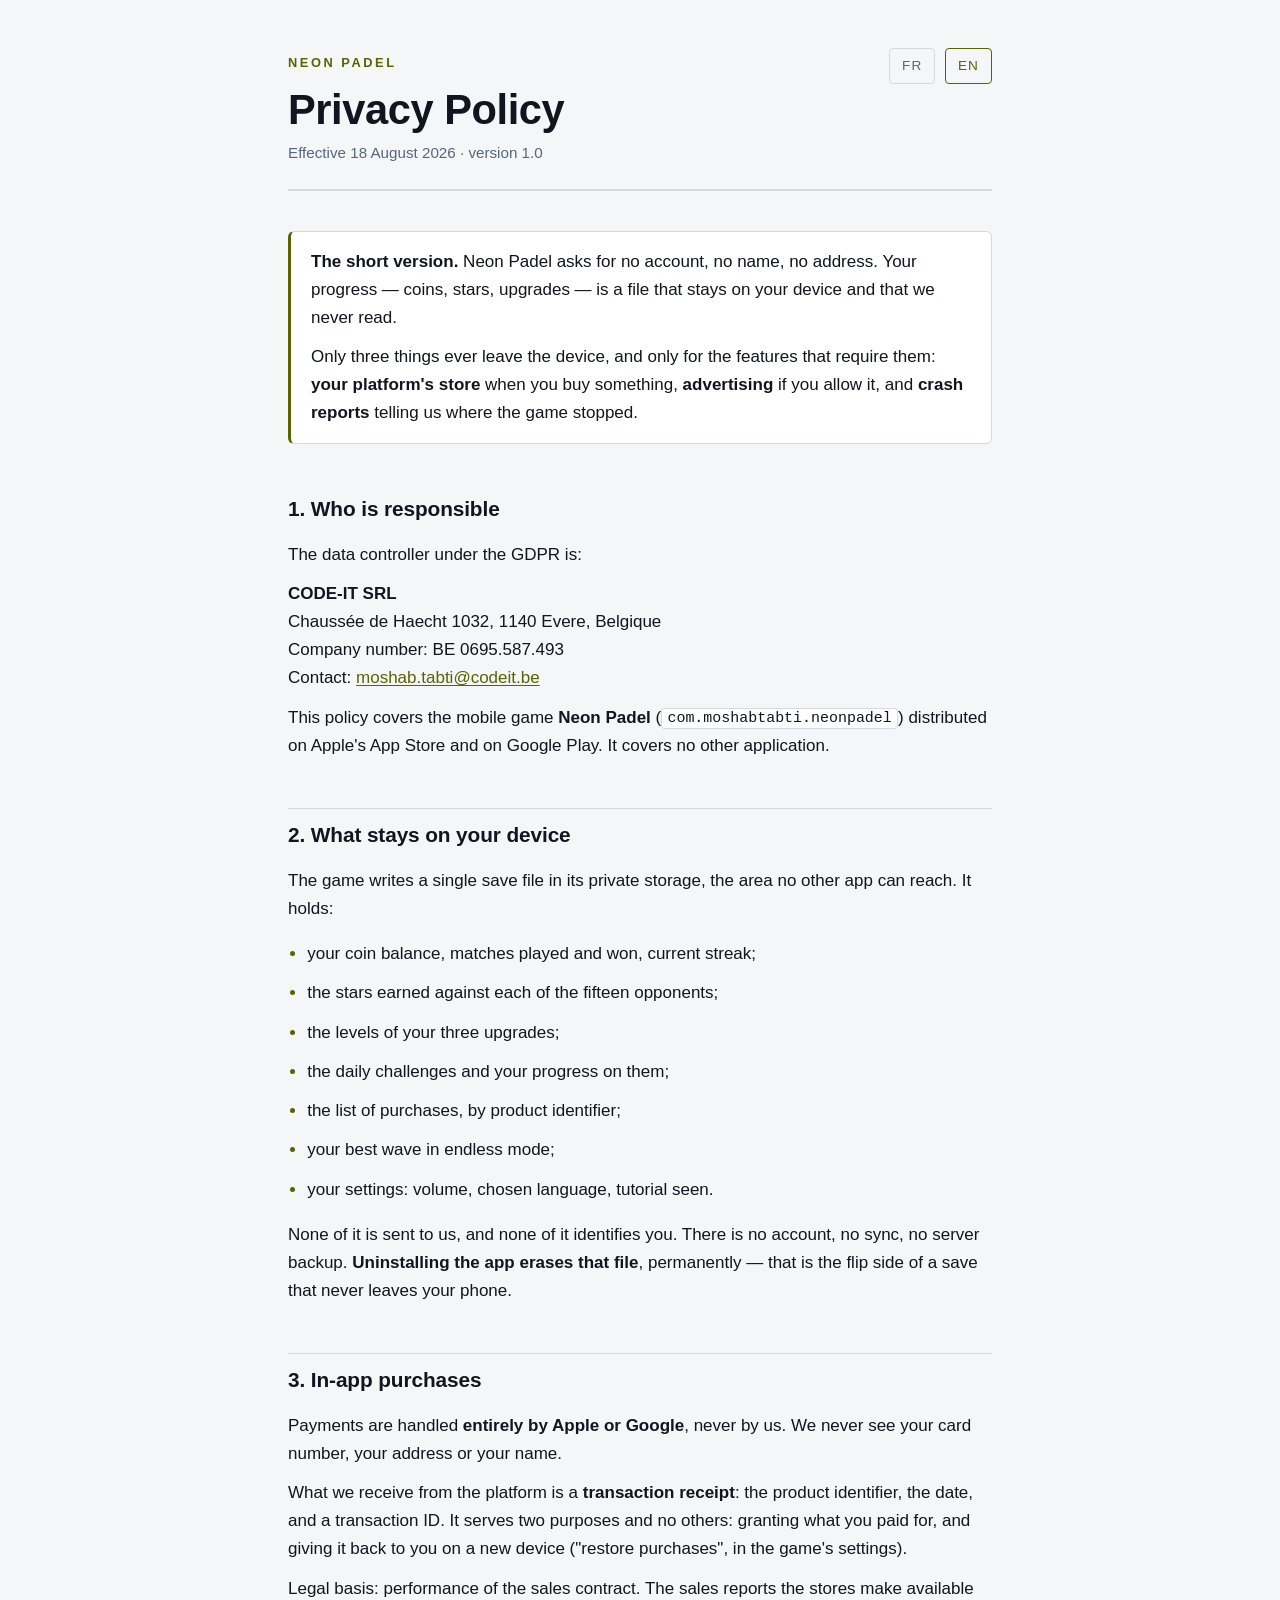
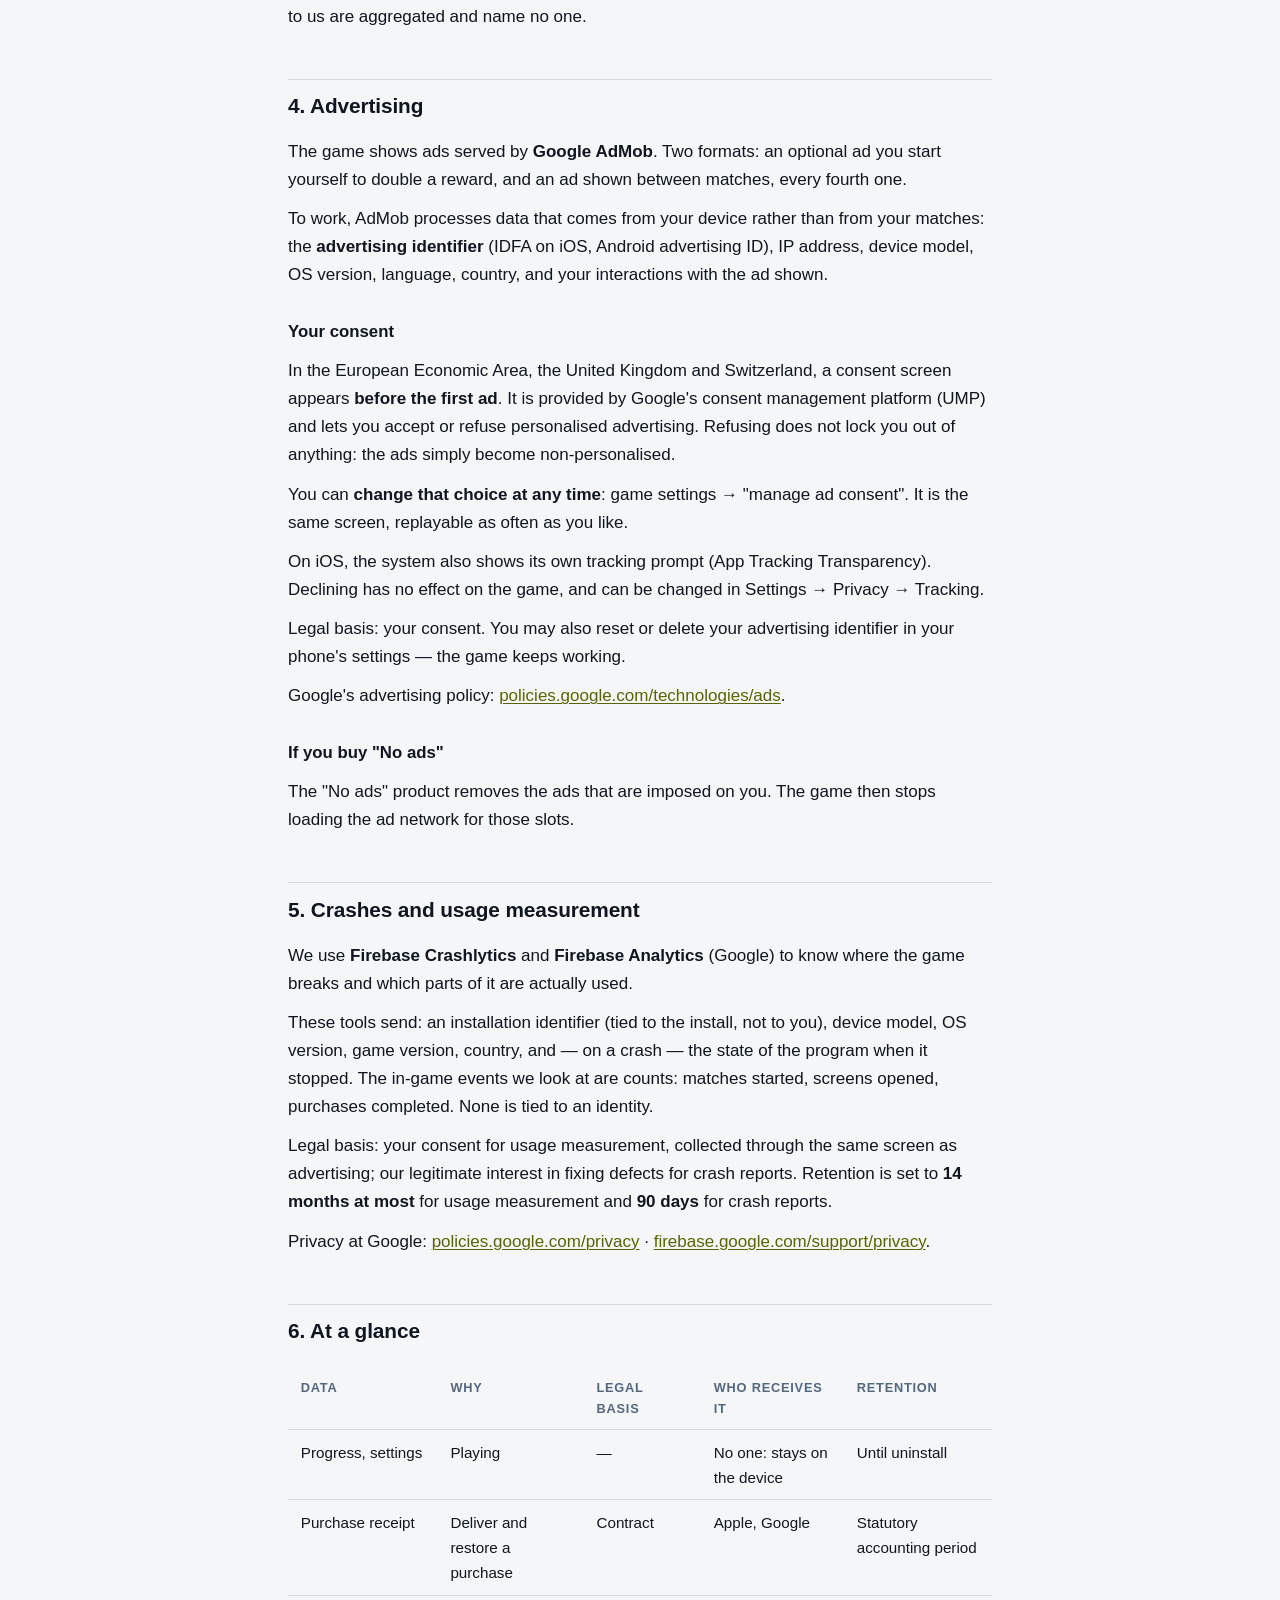
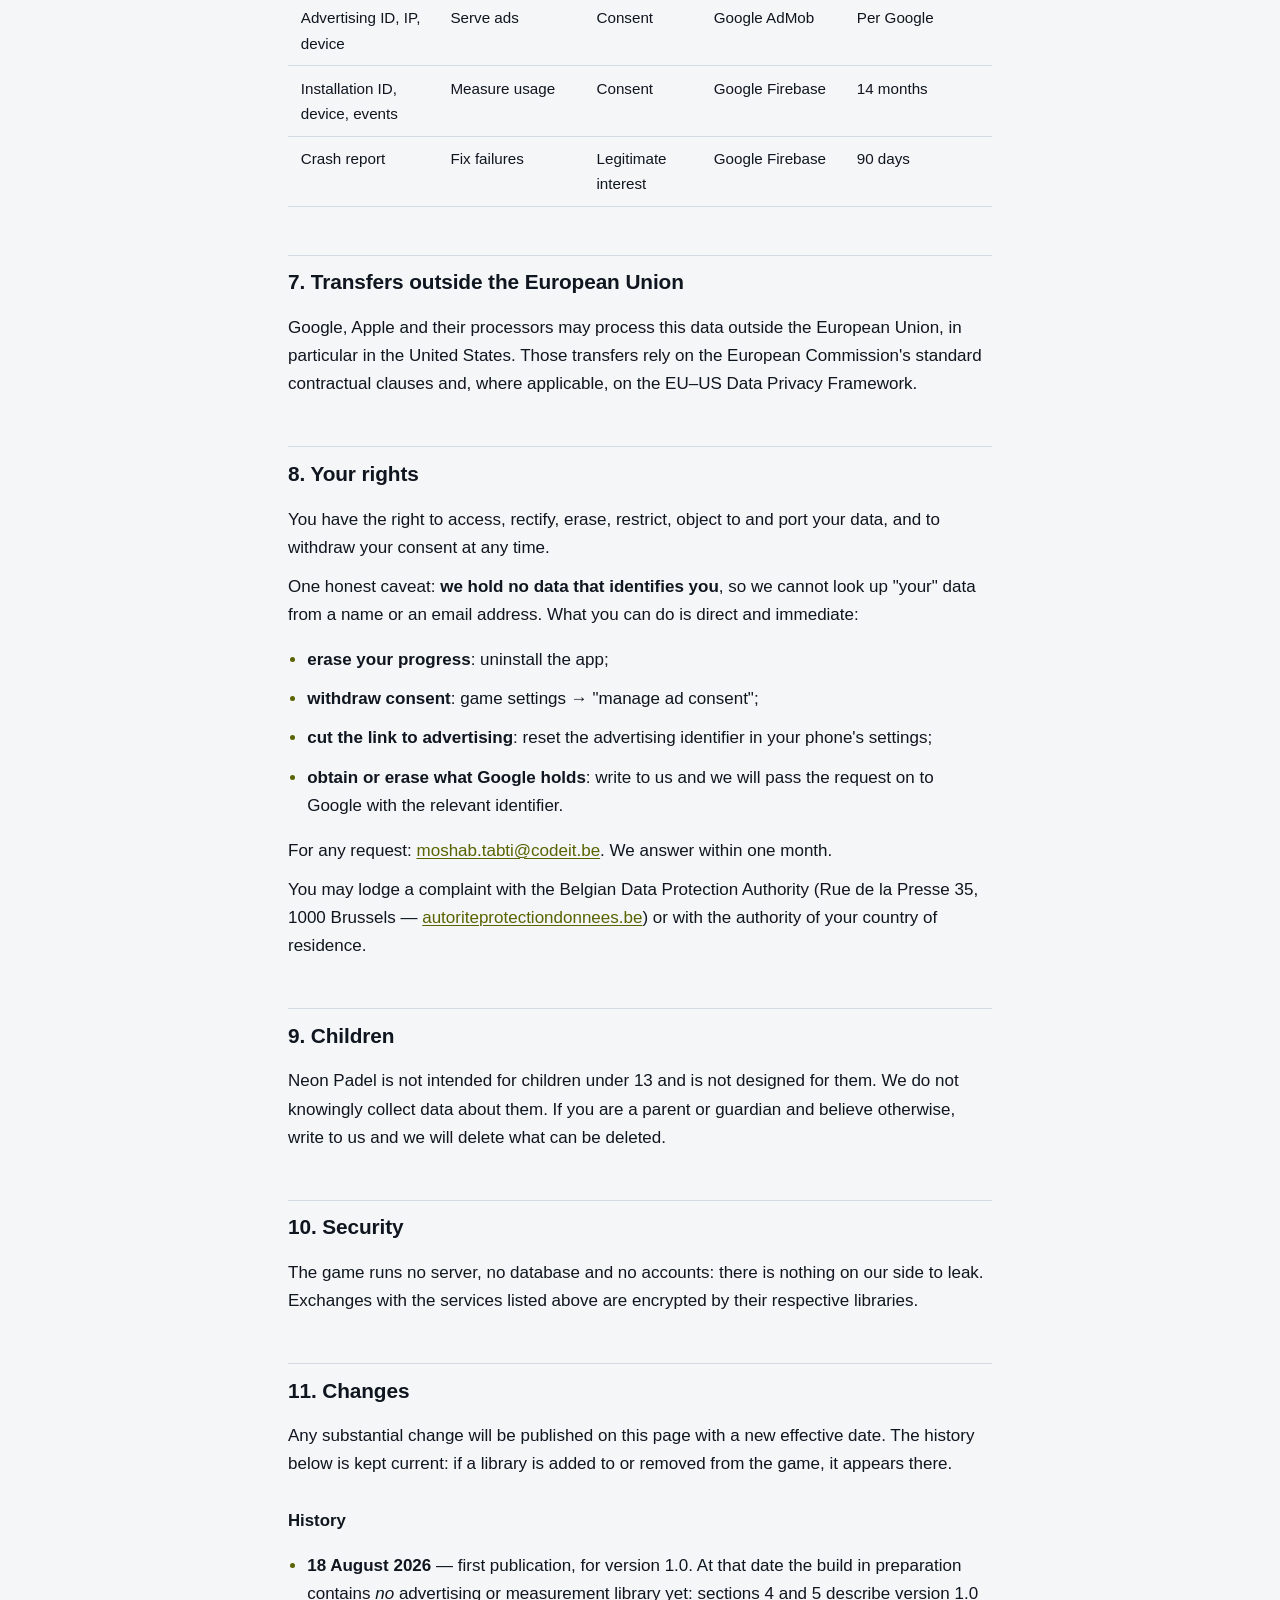
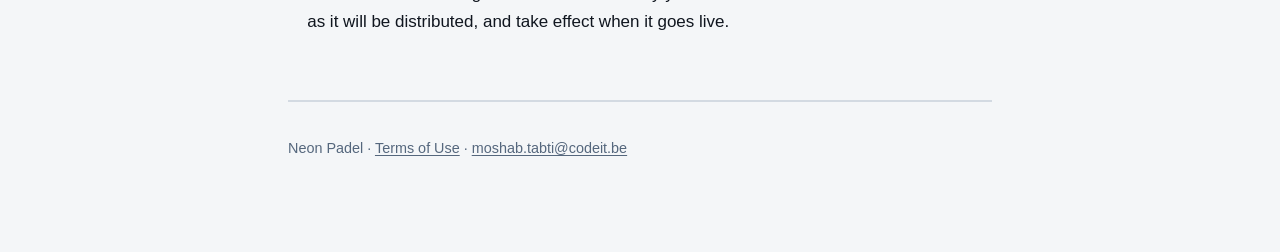
==== confidentialite.html @ ae5dc60d "Pages legales de Neon Padel — confidentialite, conditions, assistance" ====
<!DOCTYPE html>
<html lang="fr">
<head>
<meta charset="utf-8">
<meta name="viewport" content="width=device-width, initial-scale=1">
<title>Neon Padel — Politique de confidentialité / Privacy Policy</title>
<meta name="description" content="Ce que Neon Padel collecte, ce qu'il ne collecte pas, et comment exercer vos droits.">
<link rel="icon" href="icone.png">
<link rel="stylesheet" href="style.css">
</head>
<body>
<div class="page">

<div class="langues">
    <button type="button" data-pour="fr" aria-pressed="true">FR</button>
    <button type="button" data-pour="en" aria-pressed="false">EN</button>
</div>

<header>
    <a class="marque" href="./">Neon Padel</a>
    <div data-langue="fr">
        <h1>Politique de confidentialité</h1>
        <p class="date">En vigueur au 18 août 2026 · version 1.0</p>
    </div>
    <div data-langue="en" hidden>
        <h1>Privacy Policy</h1>
        <p class="date">Effective 18 August 2026 · version 1.0</p>
    </div>
</header>

<!-- ================================ FRANÇAIS ================================ -->
<main data-langue="fr">

<div class="encadre">
    <p><strong>L'essentiel.</strong> Neon Padel ne vous demande aucun compte, aucun nom, aucune
    adresse. Votre progression — pièces, étoiles, améliorations — est un fichier qui reste sur
    votre appareil et que nous ne lisons jamais.</p>
    <p>Trois choses seulement sortent de l'appareil, et uniquement pour les fonctions qui les
    exigent : <strong>la boutique</strong> de votre plateforme quand vous achetez,
    <strong>la publicité</strong> si vous l'acceptez, et <strong>les rapports de plantage</strong>
    qui nous disent où le jeu s'est arrêté.</p>
</div>

<h2>1. Qui est responsable</h2>

<p>Le responsable du traitement au sens du RGPD est :</p>

<p><strong>CODE-IT SRL</strong><br>
Chaussée de Haecht 1032, 1140 Evere, Belgique<br>
Numéro d'entreprise : BE 0695.587.493<br>
Contact : <a href="mailto:moshab.tabti@codeit.be">moshab.tabti@codeit.be</a></p>

<p>Cette politique couvre l'application mobile <strong>Neon Padel</strong>
(<code>com.moshabtabti.neonpadel</code>) distribuée sur l'App Store d'Apple et sur Google Play.
Elle ne couvre aucune autre application.</p>

<h2>2. Ce qui reste sur votre appareil</h2>

<p>Le jeu écrit un fichier de sauvegarde unique dans son espace privé, celui auquel aucune autre
application n'a accès. Il contient :</p>

<ul>
    <li>votre solde de pièces, le nombre de matchs joués et gagnés, votre série en cours ;</li>
    <li>les étoiles obtenues contre chacun des quinze adversaires ;</li>
    <li>les niveaux de vos trois améliorations ;</li>
    <li>les défis du jour et leur avancement ;</li>
    <li>la liste des achats effectués, par identifiant de produit ;</li>
    <li>votre meilleure vague en mode infini ;</li>
    <li>vos réglages : volume, langue choisie, tutoriel vu.</li>
</ul>

<p>Rien de tout cela ne nous est transmis, et rien de tout cela ne vous identifie. Il n'y a ni
compte, ni synchronisation, ni sauvegarde sur un serveur. <strong>Désinstaller l'application
efface ce fichier</strong>, et cette perte est définitive : c'est le revers d'une sauvegarde qui
ne quitte jamais votre téléphone.</p>

<h2>3. Achats intégrés</h2>

<p>Les paiements sont traités <strong>entièrement par Apple ou par Google</strong>, jamais par
nous. Nous ne voyons ni votre numéro de carte, ni votre adresse, ni votre nom.</p>

<p>Ce que nous recevons de la plateforme est un <strong>reçu de transaction</strong> : l'identifiant
du produit acheté, la date, et un identifiant de transaction. Il sert à deux choses, et à rien
d'autre : vous accorder ce que vous avez payé, et vous le rendre si vous changez d'appareil
(« restaurer mes achats », dans les réglages du jeu).</p>

<p>Base légale : l'exécution du contrat de vente. Les rapports de vente que les boutiques nous
mettent à disposition sont agrégés et ne désignent personne.</p>

<h2>4. Publicité</h2>

<p>Le jeu affiche des publicités fournies par <strong>Google AdMob</strong>. Deux formats : une
publicité facultative que vous lancez vous-même pour doubler un gain, et une publicité qui
s'intercale toutes les quatre parties.</p>

<p>Pour fonctionner, AdMob traite des données qui ne viennent pas de vos parties mais de votre
appareil : l'<strong>identifiant publicitaire</strong> (IDFA sur iOS, identifiant publicitaire
Android), l'adresse IP, le modèle d'appareil, la version du système, la langue, le pays, et vos
interactions avec la publicité affichée.</p>

<h3>Votre consentement</h3>

<p>Dans l'Espace économique européen, au Royaume-Uni et en Suisse, un écran de consentement
s'affiche <strong>avant la première publicité</strong>. Il est fourni par la plateforme de gestion
du consentement de Google (UMP) et vous laisse accepter ou refuser la publicité personnalisée.
Refuser ne coupe pas l'accès au jeu : les publicités deviennent non personnalisées.</p>

<p>Vous pouvez <strong>revenir sur ce choix à tout moment</strong> : réglages du jeu → « gérer mon
consentement publicitaire ». C'est le même écran, rejouable autant de fois que vous le voulez.</p>

<p>Sur iOS, le système affiche en plus sa propre demande de suivi (App Tracking Transparency).
Refuser y est sans conséquence sur le jeu, et se modifie dans Réglages → Confidentialité →
Suivi.</p>

<p>Base légale : votre consentement. Vous pouvez également remettre à zéro ou supprimer votre
identifiant publicitaire dans les réglages de votre téléphone — le jeu continue de fonctionner.</p>

<p>Politique de Google en matière de publicité :
<a href="https://policies.google.com/technologies/ads">policies.google.com/technologies/ads</a>.</p>

<h3>Si vous achetez « Sans publicité »</h3>

<p>Le produit « Sans publicité » supprime les publicités qui s'imposent à vous. Le jeu cesse alors
de charger la régie pour ces emplacements.</p>

<h2>5. Plantages et mesure d'usage</h2>

<p>Nous utilisons <strong>Firebase Crashlytics</strong> et <strong>Firebase Analytics</strong>
(Google) pour savoir où le jeu se casse et quelles parties du jeu servent réellement.</p>

<p>Ces outils transmettent : un identifiant d'installation (propre à l'installation, pas à vous),
le modèle d'appareil, la version du système, la version du jeu, le pays, et — en cas de plantage —
l'état du programme au moment où il s'est arrêté. Les événements de jeu que nous consultons sont
des comptes : matchs lancés, écrans ouverts, achats aboutis. Aucun n'est rattaché à une
identité.</p>

<p>Base légale : votre consentement pour la mesure d'usage, recueilli par le même écran que la
publicité ; notre intérêt légitime à corriger les défauts pour les rapports de plantage. La
conservation est réglée sur <strong>14 mois au maximum</strong> pour la mesure d'usage et
<strong>90 jours</strong> pour les rapports de plantage.</p>

<p>Confidentialité chez Google :
<a href="https://policies.google.com/privacy">policies.google.com/privacy</a> ·
<a href="https://firebase.google.com/support/privacy">firebase.google.com/support/privacy</a>.</p>

<h2>6. Récapitulatif</h2>

<div class="tableau">
<table>
<thead>
<tr><th>Donnée</th><th>Pourquoi</th><th>Base légale</th><th>Qui la reçoit</th><th>Durée</th></tr>
</thead>
<tbody>
<tr><td>Progression, réglages</td><td>Jouer</td><td>—</td><td>Personne : reste sur l'appareil</td><td>Jusqu'à la désinstallation</td></tr>
<tr><td>Reçu d'achat</td><td>Livrer et restaurer un achat</td><td>Contrat</td><td>Apple, Google</td><td>Durée légale comptable</td></tr>
<tr><td>Identifiant publicitaire, IP, appareil</td><td>Afficher la publicité</td><td>Consentement</td><td>Google AdMob</td><td>Selon Google</td></tr>
<tr><td>Identifiant d'installation, appareil, événements</td><td>Mesurer l'usage</td><td>Consentement</td><td>Google Firebase</td><td>14 mois</td></tr>
<tr><td>Rapport de plantage</td><td>Corriger les pannes</td><td>Intérêt légitime</td><td>Google Firebase</td><td>90 jours</td></tr>
</tbody>
</table>
</div>

<h2>7. Transferts hors de l'Union européenne</h2>

<p>Google, Apple et leurs sous-traitants peuvent traiter ces données en dehors de l'Union
européenne, notamment aux États-Unis. Ces transferts s'appuient sur les clauses contractuelles
types de la Commission européenne et, le cas échéant, sur le cadre de protection des données
UE — États-Unis (Data Privacy Framework).</p>

<h2>8. Vos droits</h2>

<p>Vous disposez d'un droit d'accès, de rectification, d'effacement, de limitation, d'opposition et
de portabilité, ainsi que du droit de retirer votre consentement à tout moment.</p>

<p>Une précision honnête : <strong>nous ne détenons aucune donnée qui vous désigne</strong>, donc
nous ne pouvons pas retrouver « vos » données à partir d'un nom ou d'une adresse e-mail. Ce que
vous pouvez faire est direct et immédiat :</p>

<ul>
    <li><strong>effacer votre progression</strong> : désinstaller l'application ;</li>
    <li><strong>retirer votre consentement</strong> : réglages du jeu → « gérer mon consentement
    publicitaire » ;</li>
    <li><strong>couper le lien avec la publicité</strong> : réinitialiser l'identifiant publicitaire
    dans les réglages de votre téléphone ;</li>
    <li><strong>obtenir ou faire supprimer ce que Google détient</strong> : écrivez-nous, nous
    relaierons la demande à Google avec l'identifiant concerné.</li>
</ul>

<p>Pour toute demande : <a href="mailto:moshab.tabti@codeit.be">moshab.tabti@codeit.be</a>. Nous
répondons dans un délai d'un mois.</p>

<p>Vous pouvez introduire une réclamation auprès de l'Autorité de protection des données
(Rue de la Presse 35, 1000 Bruxelles — <a href="https://www.autoriteprotectiondonnees.be">
autoriteprotectiondonnees.be</a>) ou de l'autorité de votre pays de résidence.</p>

<h2>9. Enfants</h2>

<p>Neon Padel n'est pas destiné aux enfants de moins de 13 ans et n'est pas conçu pour eux. Nous ne
collectons pas sciemment de données les concernant. Si vous êtes titulaire de l'autorité parentale
et pensez que c'est arrivé, écrivez-nous : nous supprimerons ce qui peut l'être.</p>

<h2>10. Sécurité</h2>

<p>Le jeu ne détient aucun serveur, aucune base de données et aucun compte : il n'y a donc rien à
mettre en fuite chez nous. Les échanges avec les services listés plus haut sont chiffrés par leurs
bibliothèques respectives.</p>

<h2>11. Modifications</h2>

<p>Toute modification substantielle sera publiée sur cette page avec une nouvelle date d'entrée en
vigueur. L'historique ci-dessous est tenu à jour : si une bibliothèque est ajoutée ou retirée du
jeu, elle y apparaît.</p>

<h3>Historique</h3>

<ul>
    <li><strong>18 août 2026</strong> — première publication, pour la version 1.0. À cette date, la
    version en préparation ne contient <em>encore</em> aucune bibliothèque publicitaire ni de
    mesure : les sections 4 et 5 décrivent la version 1.0 telle qu'elle sera distribuée en
    boutique, et prennent effet à sa mise en ligne.</li>
</ul>

</main>

<!-- ================================= ENGLISH ================================ -->
<main data-langue="en" hidden>

<div class="encadre">
    <p><strong>The short version.</strong> Neon Padel asks for no account, no name, no address.
    Your progress — coins, stars, upgrades — is a file that stays on your device and that we never
    read.</p>
    <p>Only three things ever leave the device, and only for the features that require them:
    <strong>your platform's store</strong> when you buy something, <strong>advertising</strong> if
    you allow it, and <strong>crash reports</strong> telling us where the game stopped.</p>
</div>

<h2>1. Who is responsible</h2>

<p>The data controller under the GDPR is:</p>

<p><strong>CODE-IT SRL</strong><br>
Chaussée de Haecht 1032, 1140 Evere, Belgique<br>
Company number: BE 0695.587.493<br>
Contact: <a href="mailto:moshab.tabti@codeit.be">moshab.tabti@codeit.be</a></p>

<p>This policy covers the mobile game <strong>Neon Padel</strong>
(<code>com.moshabtabti.neonpadel</code>) distributed on Apple's App Store and on Google Play. It
covers no other application.</p>

<h2>2. What stays on your device</h2>

<p>The game writes a single save file in its private storage, the area no other app can reach. It
holds:</p>

<ul>
    <li>your coin balance, matches played and won, current streak;</li>
    <li>the stars earned against each of the fifteen opponents;</li>
    <li>the levels of your three upgrades;</li>
    <li>the daily challenges and your progress on them;</li>
    <li>the list of purchases, by product identifier;</li>
    <li>your best wave in endless mode;</li>
    <li>your settings: volume, chosen language, tutorial seen.</li>
</ul>

<p>None of it is sent to us, and none of it identifies you. There is no account, no sync, no server
backup. <strong>Uninstalling the app erases that file</strong>, permanently — that is the flip side
of a save that never leaves your phone.</p>

<h2>3. In-app purchases</h2>

<p>Payments are handled <strong>entirely by Apple or Google</strong>, never by us. We never see your
card number, your address or your name.</p>

<p>What we receive from the platform is a <strong>transaction receipt</strong>: the product
identifier, the date, and a transaction ID. It serves two purposes and no others: granting what you
paid for, and giving it back to you on a new device ("restore purchases", in the game's
settings).</p>

<p>Legal basis: performance of the sales contract. The sales reports the stores make available to us
are aggregated and name no one.</p>

<h2>4. Advertising</h2>

<p>The game shows ads served by <strong>Google AdMob</strong>. Two formats: an optional ad you start
yourself to double a reward, and an ad shown between matches, every fourth one.</p>

<p>To work, AdMob processes data that comes from your device rather than from your matches: the
<strong>advertising identifier</strong> (IDFA on iOS, Android advertising ID), IP address, device
model, OS version, language, country, and your interactions with the ad shown.</p>

<h3>Your consent</h3>

<p>In the European Economic Area, the United Kingdom and Switzerland, a consent screen appears
<strong>before the first ad</strong>. It is provided by Google's consent management platform (UMP)
and lets you accept or refuse personalised advertising. Refusing does not lock you out of anything:
the ads simply become non-personalised.</p>

<p>You can <strong>change that choice at any time</strong>: game settings → "manage ad consent". It
is the same screen, replayable as often as you like.</p>

<p>On iOS, the system also shows its own tracking prompt (App Tracking Transparency). Declining has
no effect on the game, and can be changed in Settings → Privacy → Tracking.</p>

<p>Legal basis: your consent. You may also reset or delete your advertising identifier in your
phone's settings — the game keeps working.</p>

<p>Google's advertising policy:
<a href="https://policies.google.com/technologies/ads">policies.google.com/technologies/ads</a>.</p>

<h3>If you buy "No ads"</h3>

<p>The "No ads" product removes the ads that are imposed on you. The game then stops loading the ad
network for those slots.</p>

<h2>5. Crashes and usage measurement</h2>

<p>We use <strong>Firebase Crashlytics</strong> and <strong>Firebase Analytics</strong> (Google) to
know where the game breaks and which parts of it are actually used.</p>

<p>These tools send: an installation identifier (tied to the install, not to you), device model, OS
version, game version, country, and — on a crash — the state of the program when it stopped. The
in-game events we look at are counts: matches started, screens opened, purchases completed. None is
tied to an identity.</p>

<p>Legal basis: your consent for usage measurement, collected through the same screen as
advertising; our legitimate interest in fixing defects for crash reports. Retention is set to
<strong>14 months at most</strong> for usage measurement and <strong>90 days</strong> for crash
reports.</p>

<p>Privacy at Google:
<a href="https://policies.google.com/privacy">policies.google.com/privacy</a> ·
<a href="https://firebase.google.com/support/privacy">firebase.google.com/support/privacy</a>.</p>

<h2>6. At a glance</h2>

<div class="tableau">
<table>
<thead>
<tr><th>Data</th><th>Why</th><th>Legal basis</th><th>Who receives it</th><th>Retention</th></tr>
</thead>
<tbody>
<tr><td>Progress, settings</td><td>Playing</td><td>—</td><td>No one: stays on the device</td><td>Until uninstall</td></tr>
<tr><td>Purchase receipt</td><td>Deliver and restore a purchase</td><td>Contract</td><td>Apple, Google</td><td>Statutory accounting period</td></tr>
<tr><td>Advertising ID, IP, device</td><td>Serve ads</td><td>Consent</td><td>Google AdMob</td><td>Per Google</td></tr>
<tr><td>Installation ID, device, events</td><td>Measure usage</td><td>Consent</td><td>Google Firebase</td><td>14 months</td></tr>
<tr><td>Crash report</td><td>Fix failures</td><td>Legitimate interest</td><td>Google Firebase</td><td>90 days</td></tr>
</tbody>
</table>
</div>

<h2>7. Transfers outside the European Union</h2>

<p>Google, Apple and their processors may process this data outside the European Union, in
particular in the United States. Those transfers rely on the European Commission's standard
contractual clauses and, where applicable, on the EU–US Data Privacy Framework.</p>

<h2>8. Your rights</h2>

<p>You have the right to access, rectify, erase, restrict, object to and port your data, and to
withdraw your consent at any time.</p>

<p>One honest caveat: <strong>we hold no data that identifies you</strong>, so we cannot look up
"your" data from a name or an email address. What you can do is direct and immediate:</p>

<ul>
    <li><strong>erase your progress</strong>: uninstall the app;</li>
    <li><strong>withdraw consent</strong>: game settings → "manage ad consent";</li>
    <li><strong>cut the link to advertising</strong>: reset the advertising identifier in your
    phone's settings;</li>
    <li><strong>obtain or erase what Google holds</strong>: write to us and we will pass the request
    on to Google with the relevant identifier.</li>
</ul>

<p>For any request: <a href="mailto:moshab.tabti@codeit.be">moshab.tabti@codeit.be</a>. We answer
within one month.</p>

<p>You may lodge a complaint with the Belgian Data Protection Authority (Rue de la Presse 35, 1000
Brussels — <a href="https://www.autoriteprotectiondonnees.be">autoriteprotectiondonnees.be</a>) or
with the authority of your country of residence.</p>

<h2>9. Children</h2>

<p>Neon Padel is not intended for children under 13 and is not designed for them. We do not
knowingly collect data about them. If you are a parent or guardian and believe otherwise, write to
us and we will delete what can be deleted.</p>

<h2>10. Security</h2>

<p>The game runs no server, no database and no accounts: there is nothing on our side to leak.
Exchanges with the services listed above are encrypted by their respective libraries.</p>

<h2>11. Changes</h2>

<p>Any substantial change will be published on this page with a new effective date. The history
below is kept current: if a library is added to or removed from the game, it appears there.</p>

<h3>History</h3>

<ul>
    <li><strong>18 August 2026</strong> — first publication, for version 1.0. At that date the
    build in preparation contains <em>no</em> advertising or measurement library yet: sections 4 and
    5 describe version 1.0 as it will be distributed, and take effect when it goes live.</li>
</ul>

</main>

<footer>
    <p data-langue="fr">Neon Padel · <a href="conditions.html">Conditions d'utilisation</a> ·
    <a href="mailto:moshab.tabti@codeit.be">moshab.tabti@codeit.be</a></p>
    <p data-langue="en" hidden>Neon Padel · <a href="conditions.html">Terms of Use</a> ·
    <a href="mailto:moshab.tabti@codeit.be">moshab.tabti@codeit.be</a></p>
</footer>

</div>
<script src="langue.js"></script>
</body>
</html>
---- style.css ----
/* Neon Padel — pages legales.
   Palette reprise de UiTheme : fond 0A1420, surface 131E2C, bordure 24344A,
   accent E8F04A, texte faible 7A8CA3. Aucune police distante, aucun script
   tiers, aucun cookie : une page qui explique qu'on ne piste pas ne peut pas
   charger une ressource externe pour le dire. */

:root {
    color-scheme: dark light;
    --fond: #0A1420;
    --surface: #131E2C;
    --bordure: #24344A;
    --accent: #E8F04A;
    --texte: #FFFFFF;
    --faible: #7A8CA3;
    --largeur: 44rem;
}

@media (prefers-color-scheme: light) {
    :root {
        --fond: #F4F6F8;
        --surface: #FFFFFF;
        --bordure: #D3DAE2;
        --accent: #5A6300;
        --texte: #10161F;
        --faible: #55677D;
    }
}

* { box-sizing: border-box; }

body {
    margin: 0;
    padding: 0 1.25rem 5rem;
    background: var(--fond);
    color: var(--texte);
    font-family: "Helvetica Neue", Helvetica, Arial, system-ui, sans-serif;
    font-size: 17px;
    line-height: 1.65;
    -webkit-text-size-adjust: 100%;
}

.page { max-width: var(--largeur); margin: 0 auto; }

/* En-tete */

header {
    padding: 3rem 0 1.5rem;
    border-bottom: 2px solid var(--bordure);
    margin-bottom: 2.5rem;
}

.marque {
    display: inline-block;
    font-size: 0.8rem;
    letter-spacing: 0.2em;
    text-transform: uppercase;
    color: var(--accent);
    text-decoration: none;
    font-weight: 700;
}

h1 {
    font-size: clamp(1.9rem, 6vw, 2.6rem);
    line-height: 1.15;
    margin: 0.6rem 0 0.4rem;
    letter-spacing: -0.01em;
}

.date { color: var(--faible); font-size: 0.95rem; margin: 0; }

/* Selecteur de langue. Sans JavaScript les deux langues s'affichent l'une
   apres l'autre — illisible n'est pas la meme chose que long, et une page
   legale doit rester lisible quand le script ne s'execute pas. */

.langues { float: right; margin-top: 3rem; }

.langues button {
    background: transparent;
    border: 1.5px solid var(--bordure);
    color: var(--faible);
    font: inherit;
    font-size: 0.85rem;
    letter-spacing: 0.08em;
    padding: 0.35rem 0.75rem;
    cursor: pointer;
    border-radius: 4px;
}

.langues button + button { margin-left: 0.3rem; }

.langues button[aria-pressed="true"] {
    border-color: var(--accent);
    color: var(--accent);
}

/* Corps */

h2 {
    font-size: 1.3rem;
    margin: 3rem 0 0.9rem;
    padding-top: 0.6rem;
    border-top: 1px solid var(--bordure);
    letter-spacing: -0.005em;
}

h2:first-of-type { border-top: none; padding-top: 0; }

h3 { font-size: 1.05rem; margin: 1.8rem 0 0.5rem; }

p, li { margin: 0.7rem 0; }

ul { padding-left: 1.2rem; }

li::marker { color: var(--accent); }

a { color: var(--accent); text-decoration-thickness: 1px; text-underline-offset: 2px; }

strong { color: var(--texte); }

code {
    font-family: ui-monospace, "SF Mono", Menlo, monospace;
    font-size: 0.88em;
    background: var(--surface);
    border: 1px solid var(--bordure);
    border-radius: 3px;
    padding: 0.1em 0.35em;
}

/* Encadre : ce qui doit etre lu meme en diagonale. */

.encadre {
    background: var(--surface);
    border: 1px solid var(--bordure);
    border-left: 3px solid var(--accent);
    border-radius: 6px;
    padding: 1rem 1.25rem;
    margin: 1.5rem 0;
}

.encadre p:first-child { margin-top: 0; }
.encadre p:last-child { margin-bottom: 0; }

/* Tableaux — ils debordent sur telephone, donc ils defilent seuls. */

.tableau { overflow-x: auto; margin: 1.2rem 0; }

table { border-collapse: collapse; width: 100%; min-width: 30rem; font-size: 0.95rem; }

th, td {
    text-align: left;
    vertical-align: top;
    padding: 0.6rem 0.8rem;
    border-bottom: 1px solid var(--bordure);
}

th { color: var(--faible); font-weight: 600; font-size: 0.8rem; text-transform: uppercase; letter-spacing: 0.06em; }

/* Pied */

footer {
    margin-top: 4rem;
    padding-top: 1.5rem;
    border-top: 2px solid var(--bordure);
    color: var(--faible);
    font-size: 0.9rem;
}

footer a { color: var(--faible); }

/* Index */

.liens { list-style: none; padding: 0; }

.liens li { margin: 0.9rem 0; }

.liens a {
    display: block;
    background: var(--surface);
    border: 1px solid var(--bordure);
    border-radius: 8px;
    padding: 1rem 1.25rem;
    text-decoration: none;
    color: var(--texte);
}

.liens a:hover { border-color: var(--accent); }

.liens .titre { display: block; font-weight: 700; color: var(--accent); }

.liens .sous { display: block; color: var(--faible); font-size: 0.92rem; }
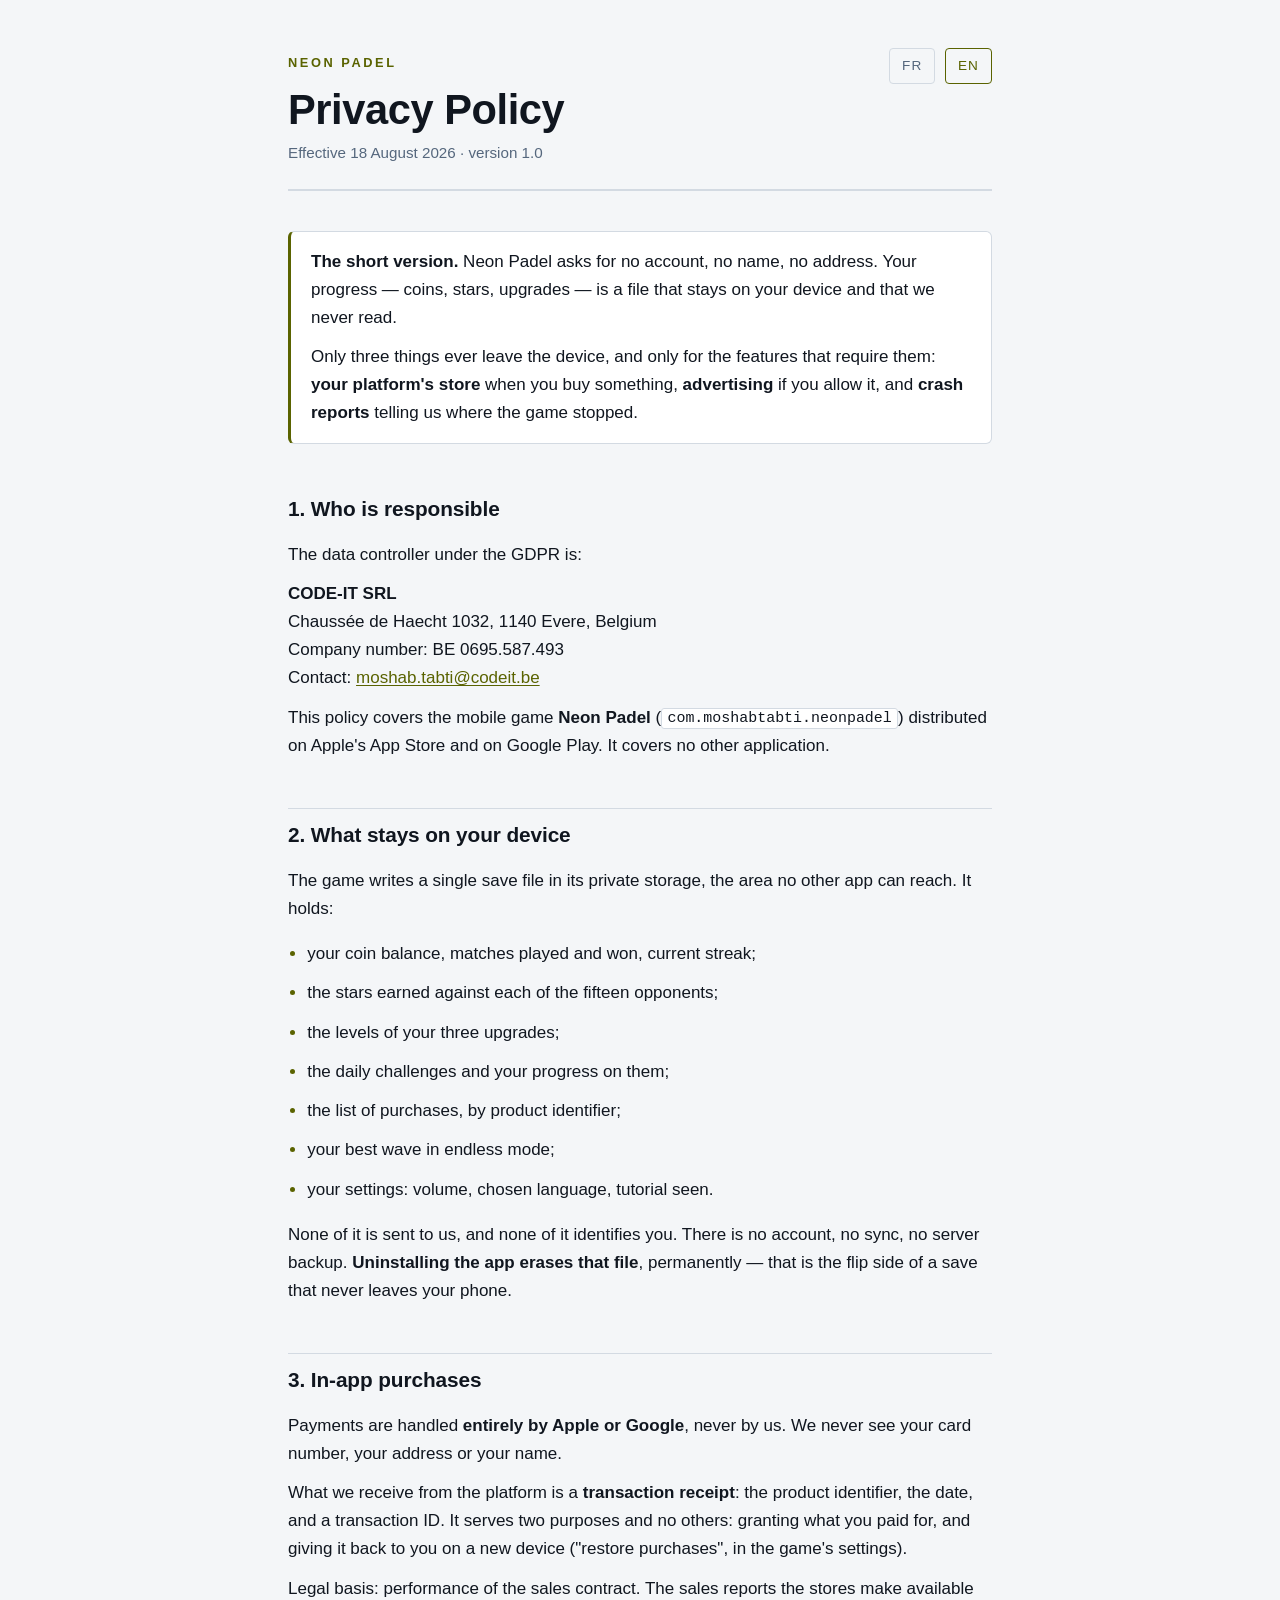
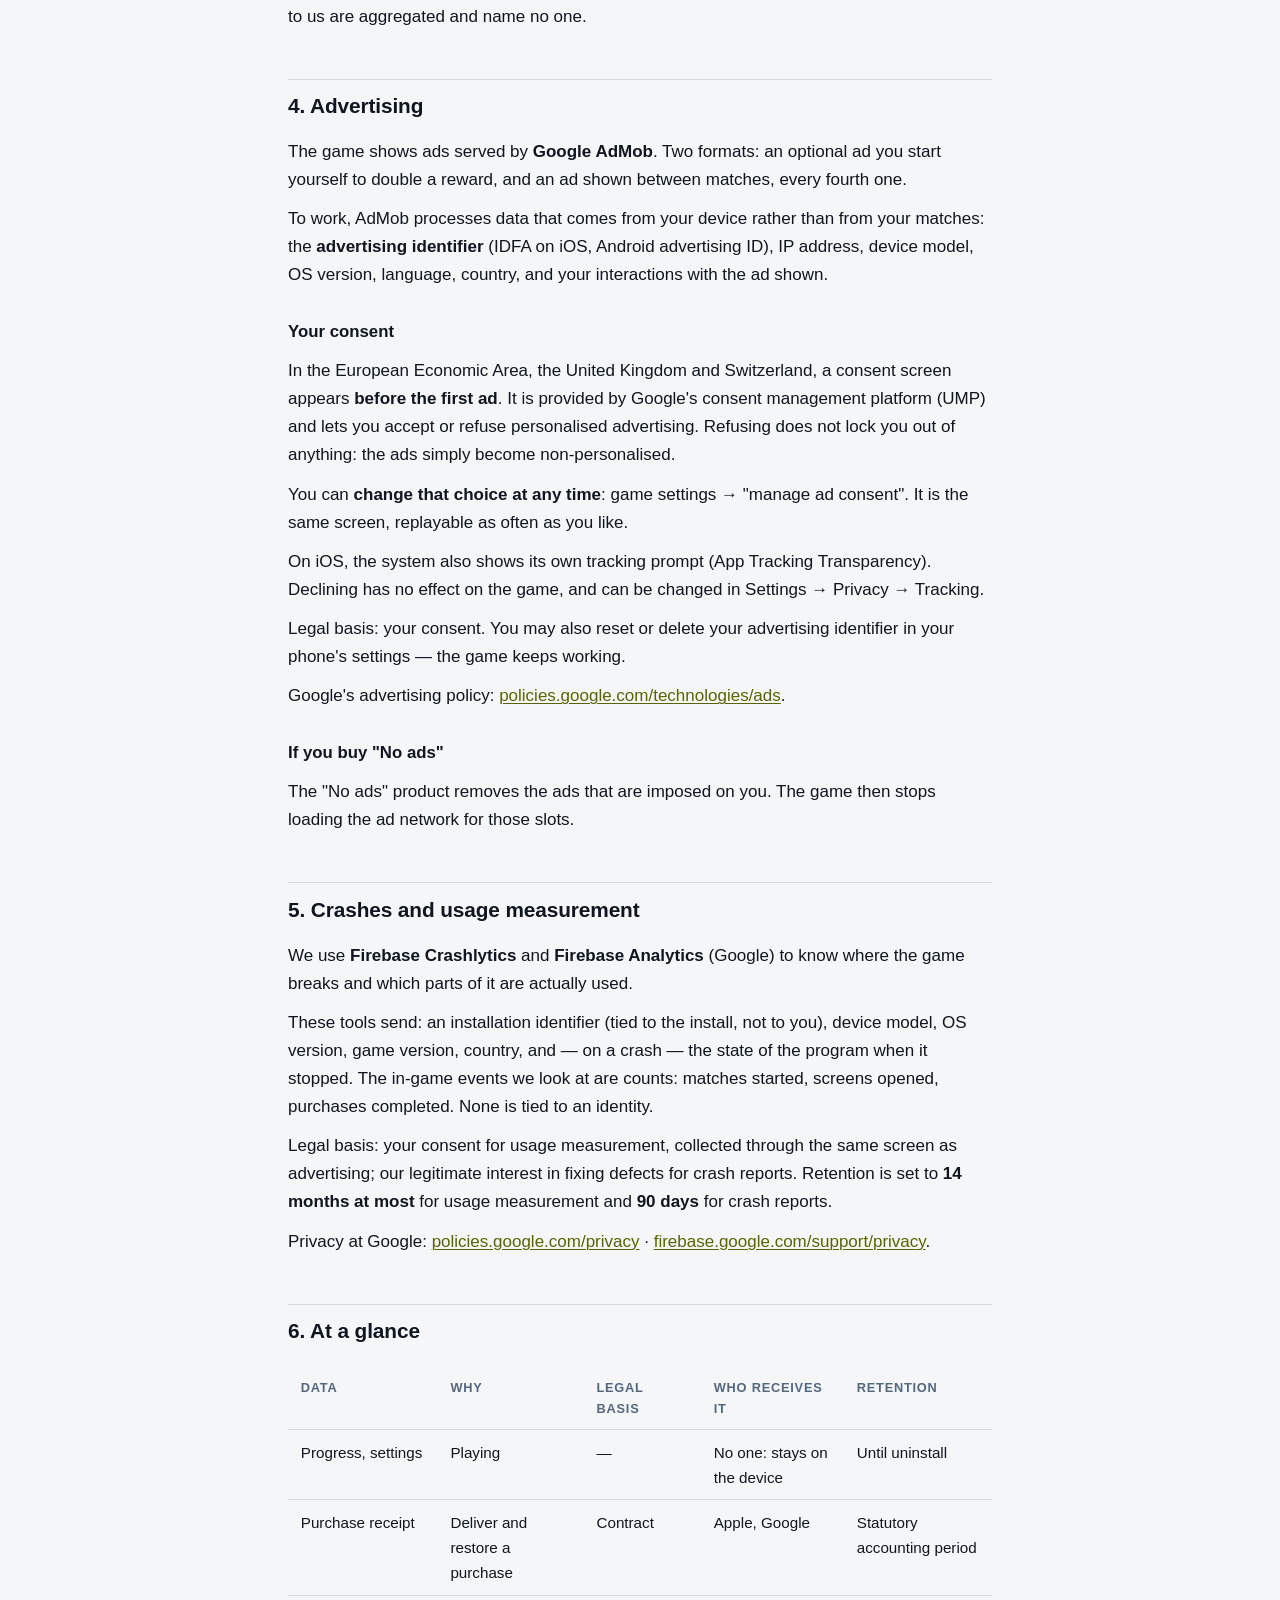
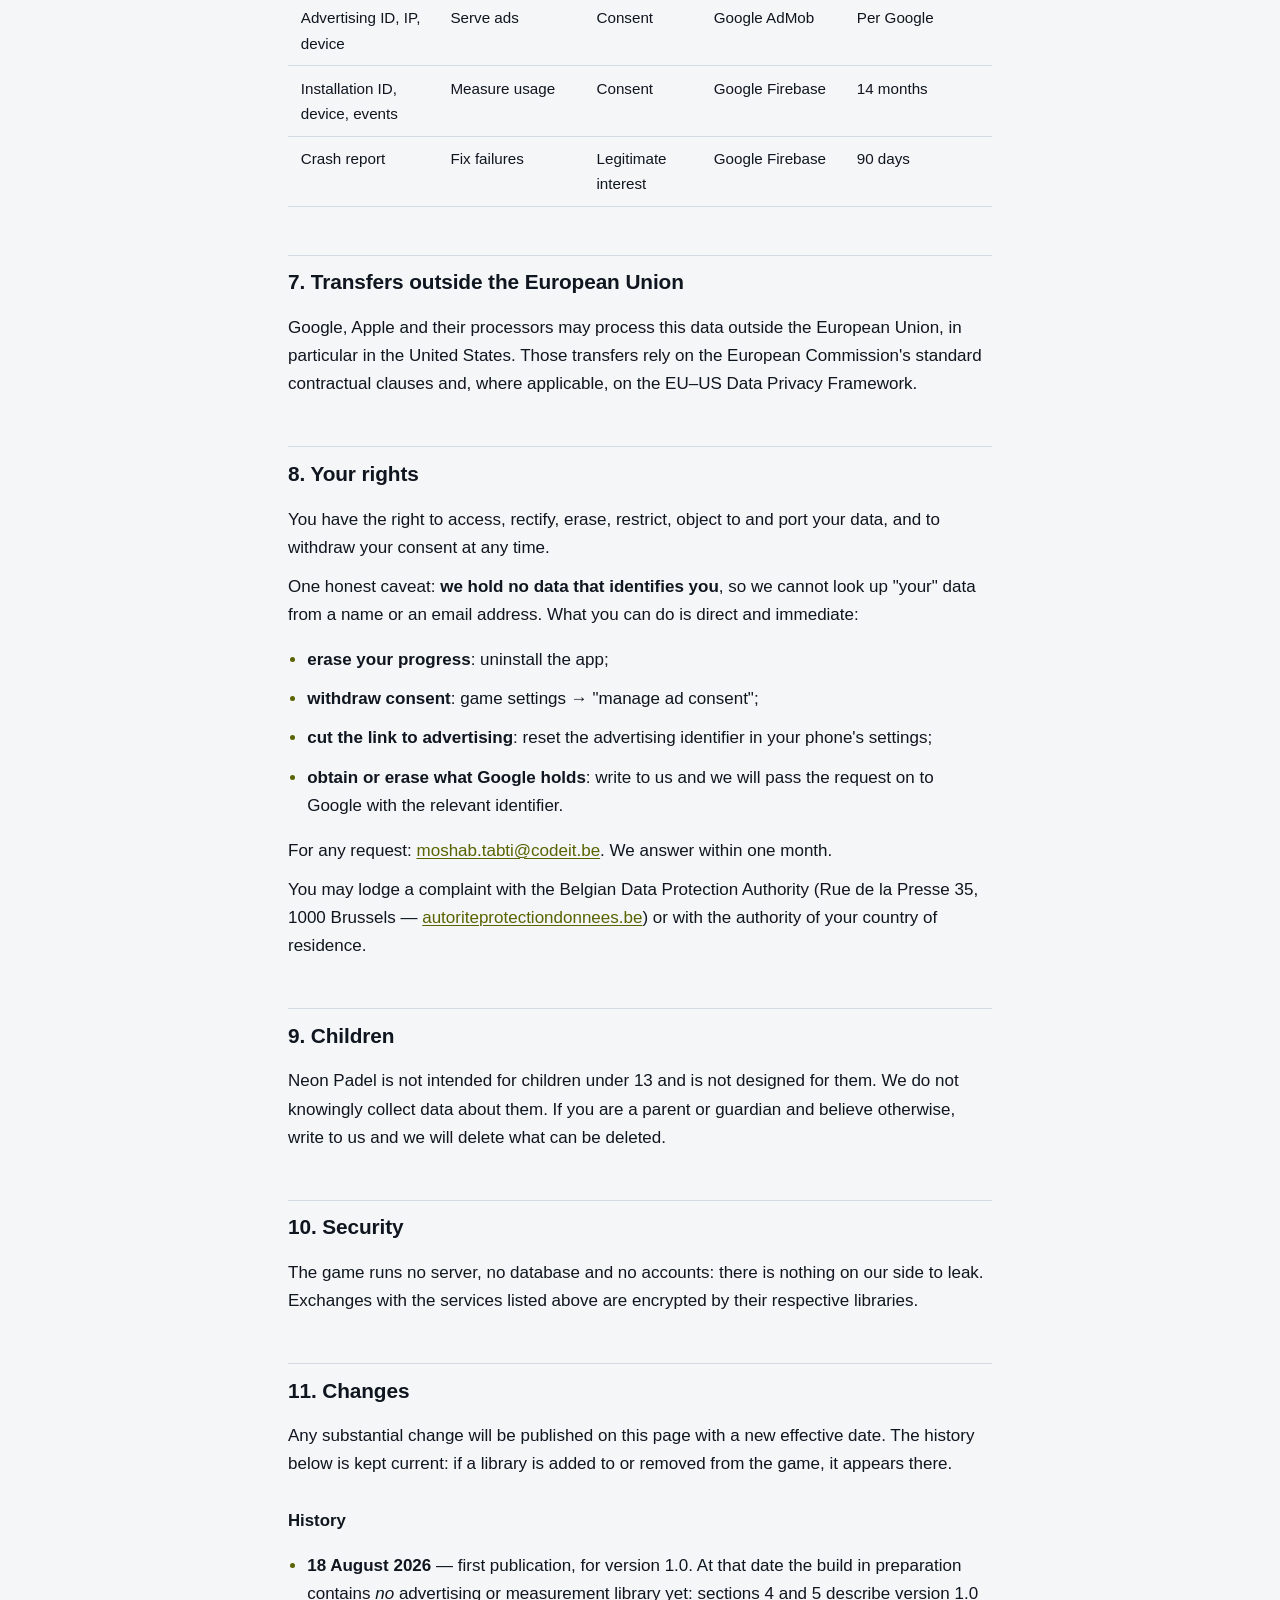
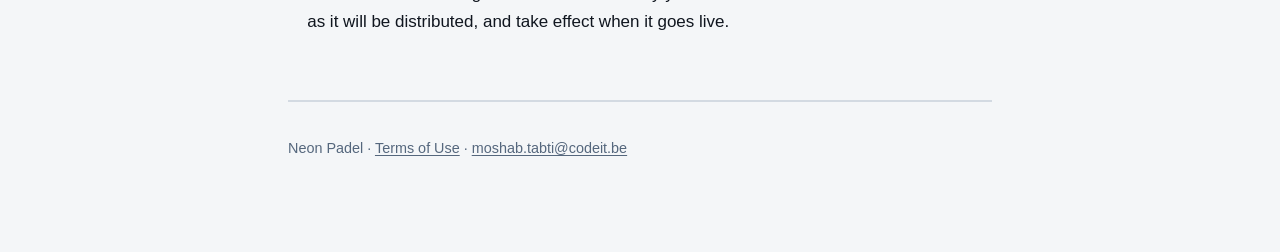
==== commit b48f7f17: "Adresse du siege : Belgium dans la version anglaise" ====
--- a/confidentialite.html
+++ b/confidentialite.html
@@ -239,7 +239,7 @@
 <p>The data controller under the GDPR is:</p>
 
 <p><strong>CODE-IT SRL</strong><br>
-Chaussée de Haecht 1032, 1140 Evere, Belgique<br>
+Chaussée de Haecht 1032, 1140 Evere, Belgium<br>
 Company number: BE 0695.587.493<br>
 Contact: <a href="mailto:moshab.tabti@codeit.be">moshab.tabti@codeit.be</a></p>
 
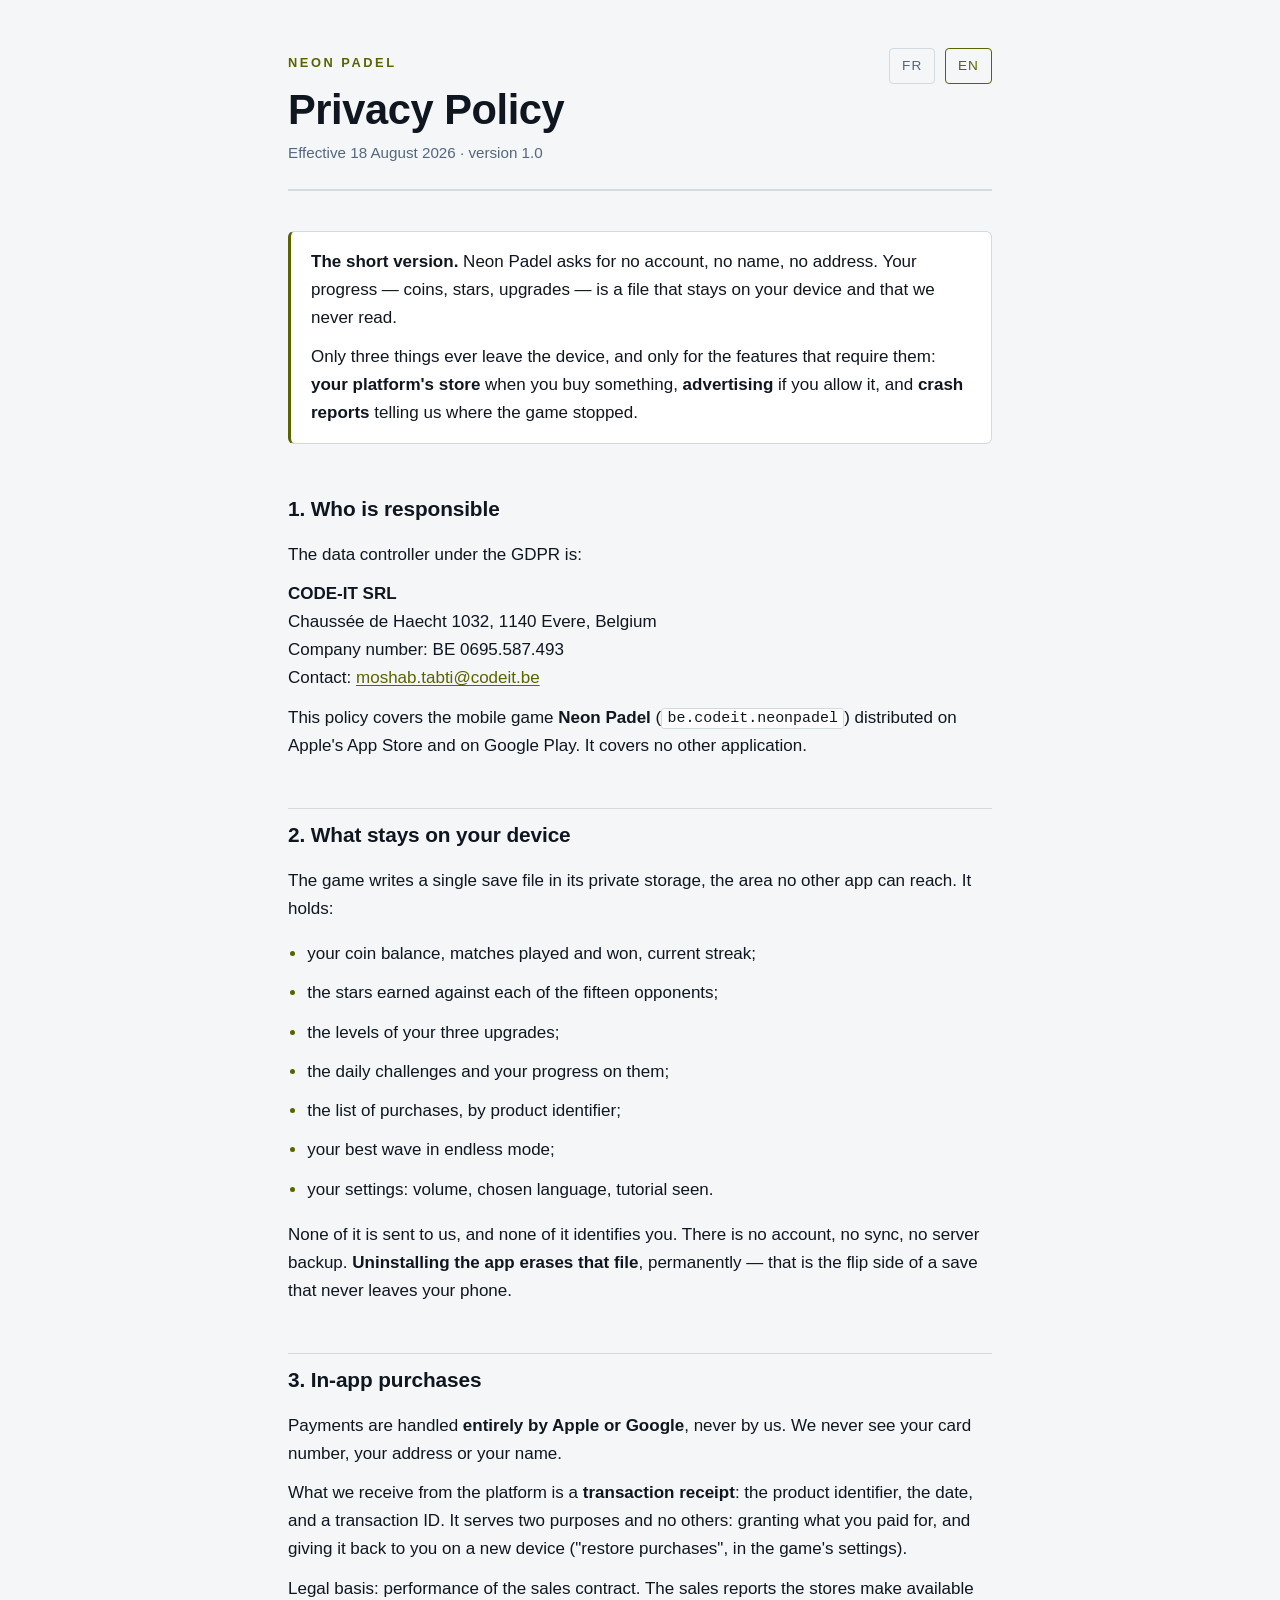
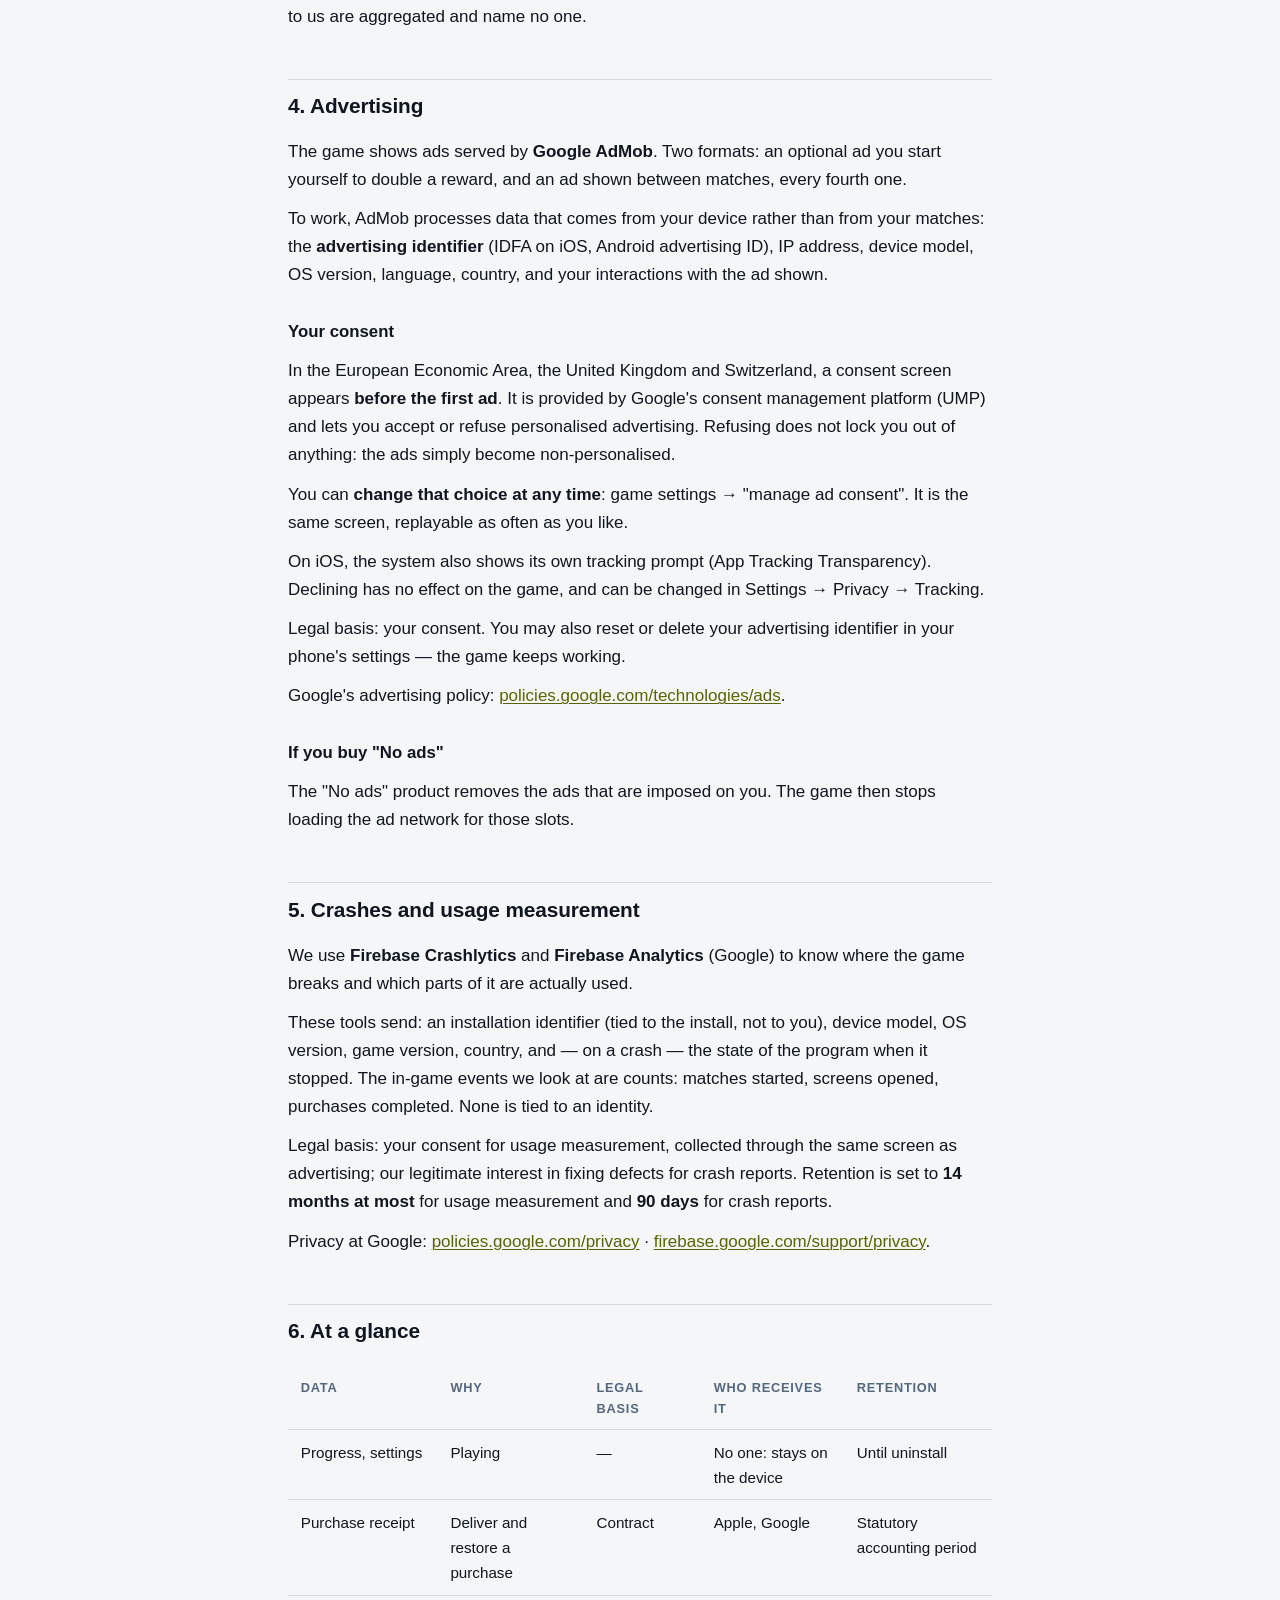
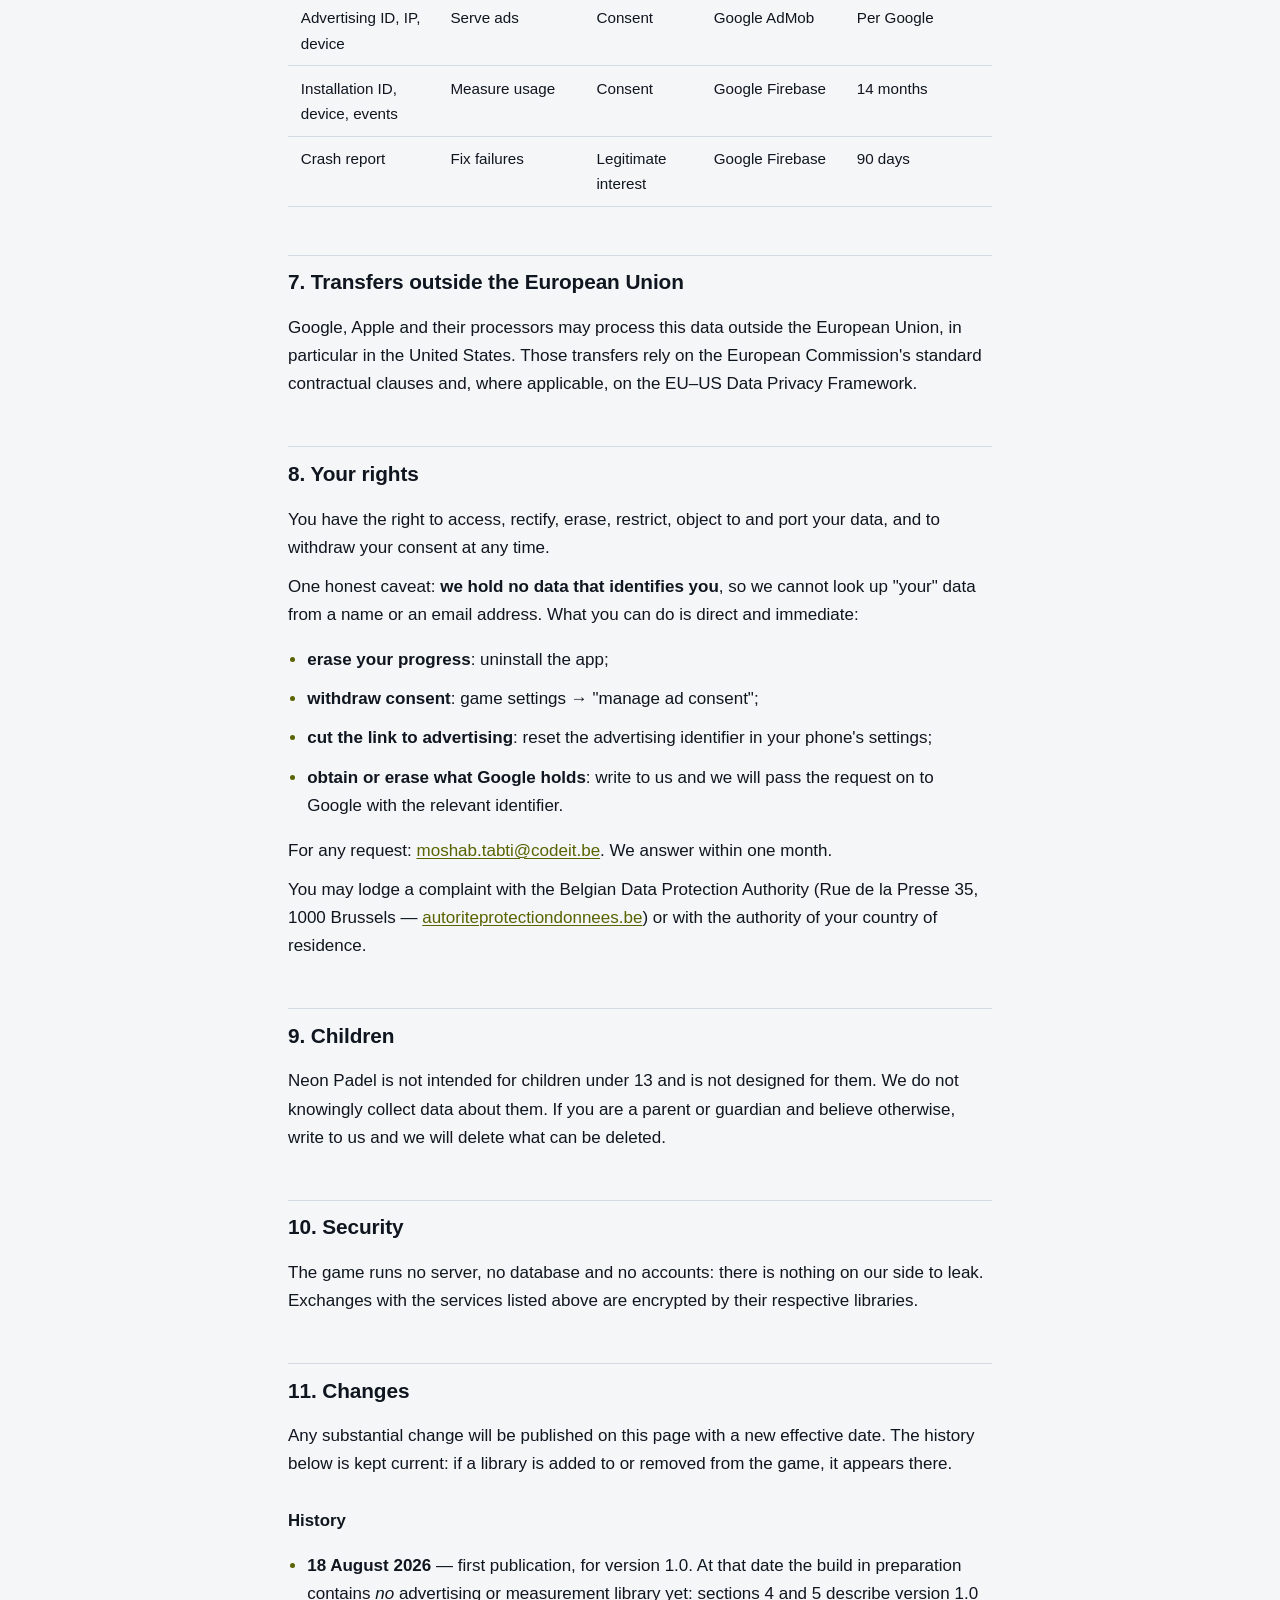
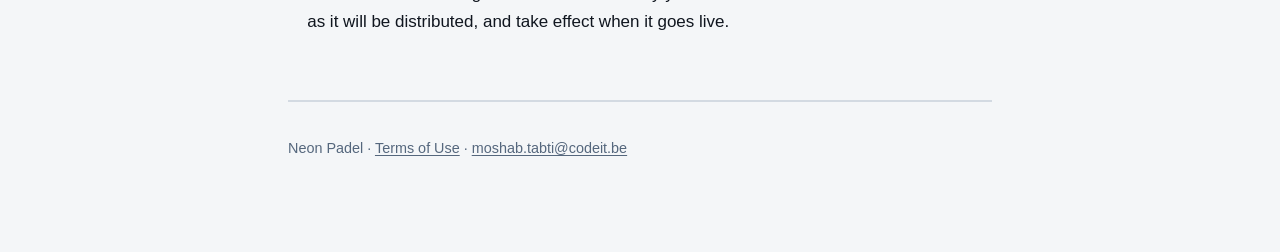
==== commit 117bb55d: "Identifiant de bundle : be.codeit.neonpadel" ====
--- a/confidentialite.html
+++ b/confidentialite.html
@@ -51,7 +51,7 @@
 Contact : <a href="mailto:moshab.tabti@codeit.be">moshab.tabti@codeit.be</a></p>
 
 <p>Cette politique couvre l'application mobile <strong>Neon Padel</strong>
-(<code>com.moshabtabti.neonpadel</code>) distribuée sur l'App Store d'Apple et sur Google Play.
+(<code>be.codeit.neonpadel</code>) distribuée sur l'App Store d'Apple et sur Google Play.
 Elle ne couvre aucune autre application.</p>
 
 <h2>2. Ce qui reste sur votre appareil</h2>
@@ -244,7 +244,7 @@
 Contact: <a href="mailto:moshab.tabti@codeit.be">moshab.tabti@codeit.be</a></p>
 
 <p>This policy covers the mobile game <strong>Neon Padel</strong>
-(<code>com.moshabtabti.neonpadel</code>) distributed on Apple's App Store and on Google Play. It
+(<code>be.codeit.neonpadel</code>) distributed on Apple's App Store and on Google Play. It
 covers no other application.</p>
 
 <h2>2. What stays on your device</h2>
